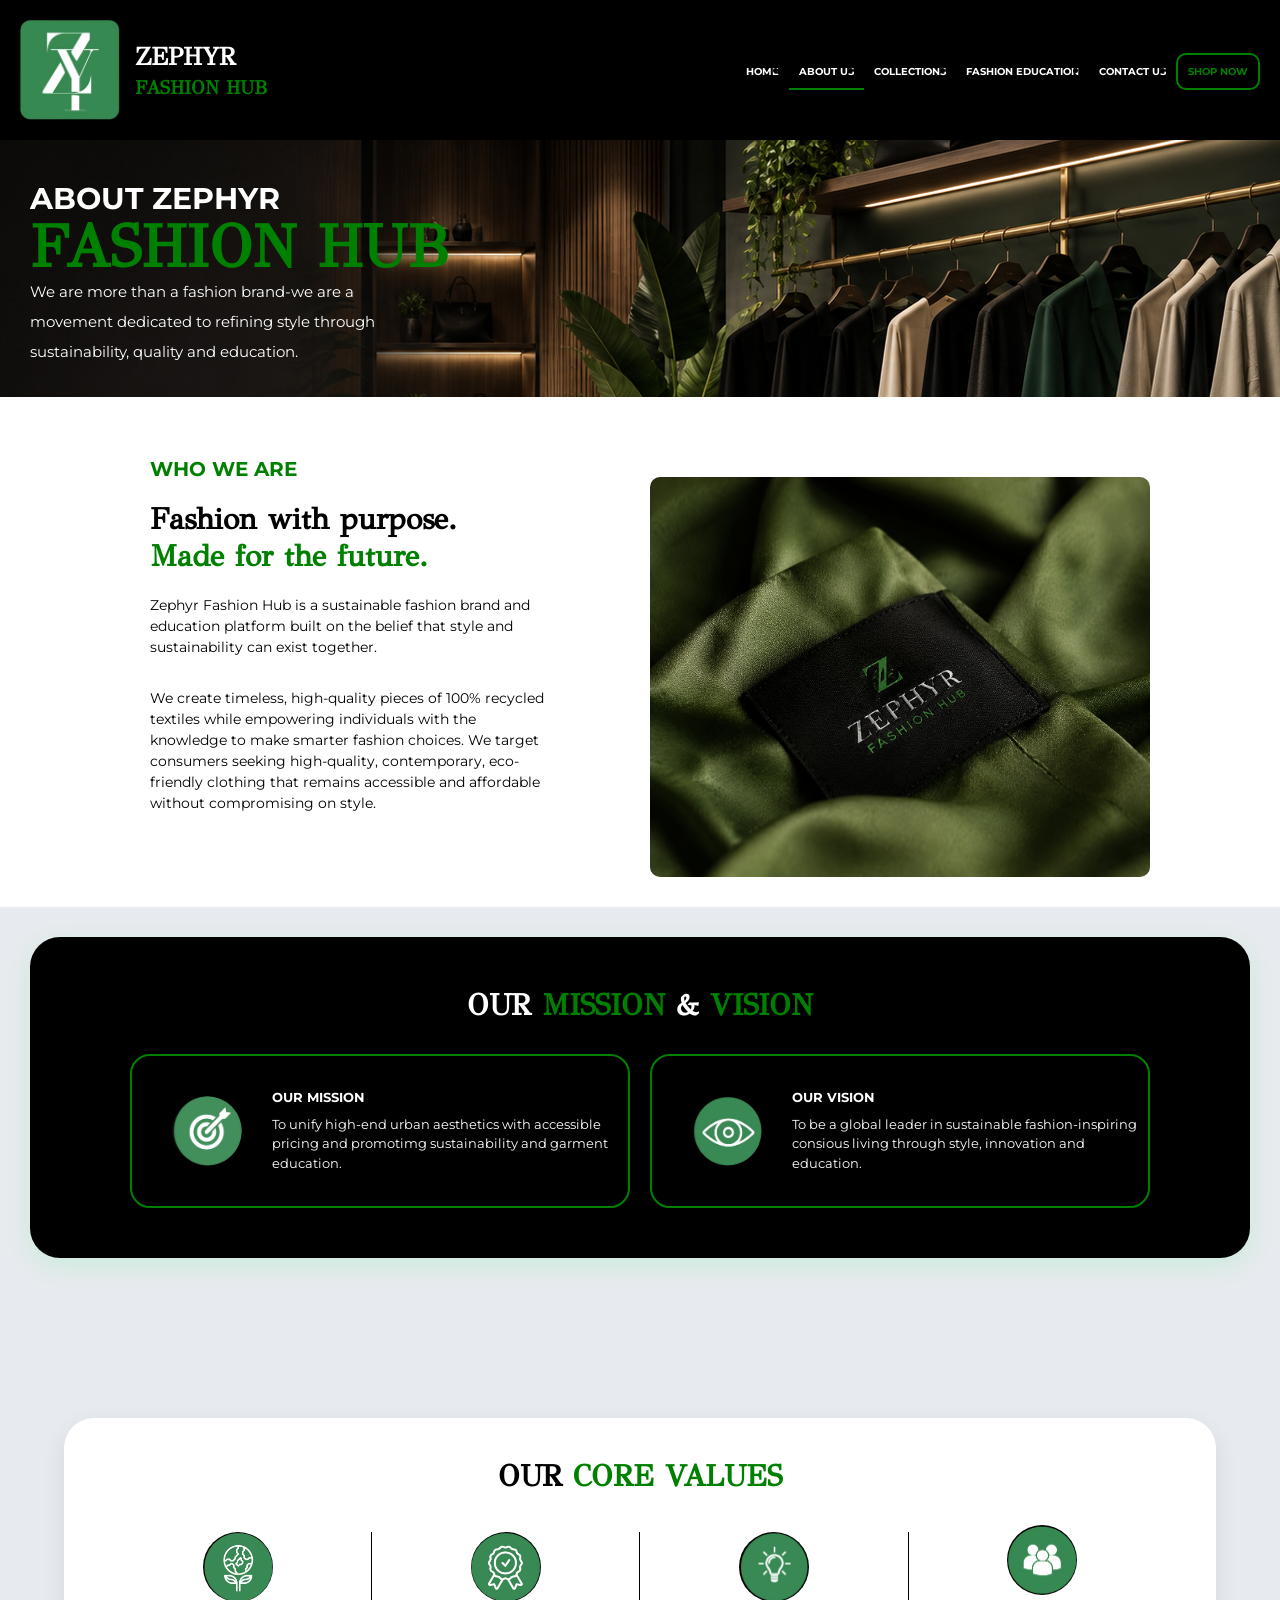
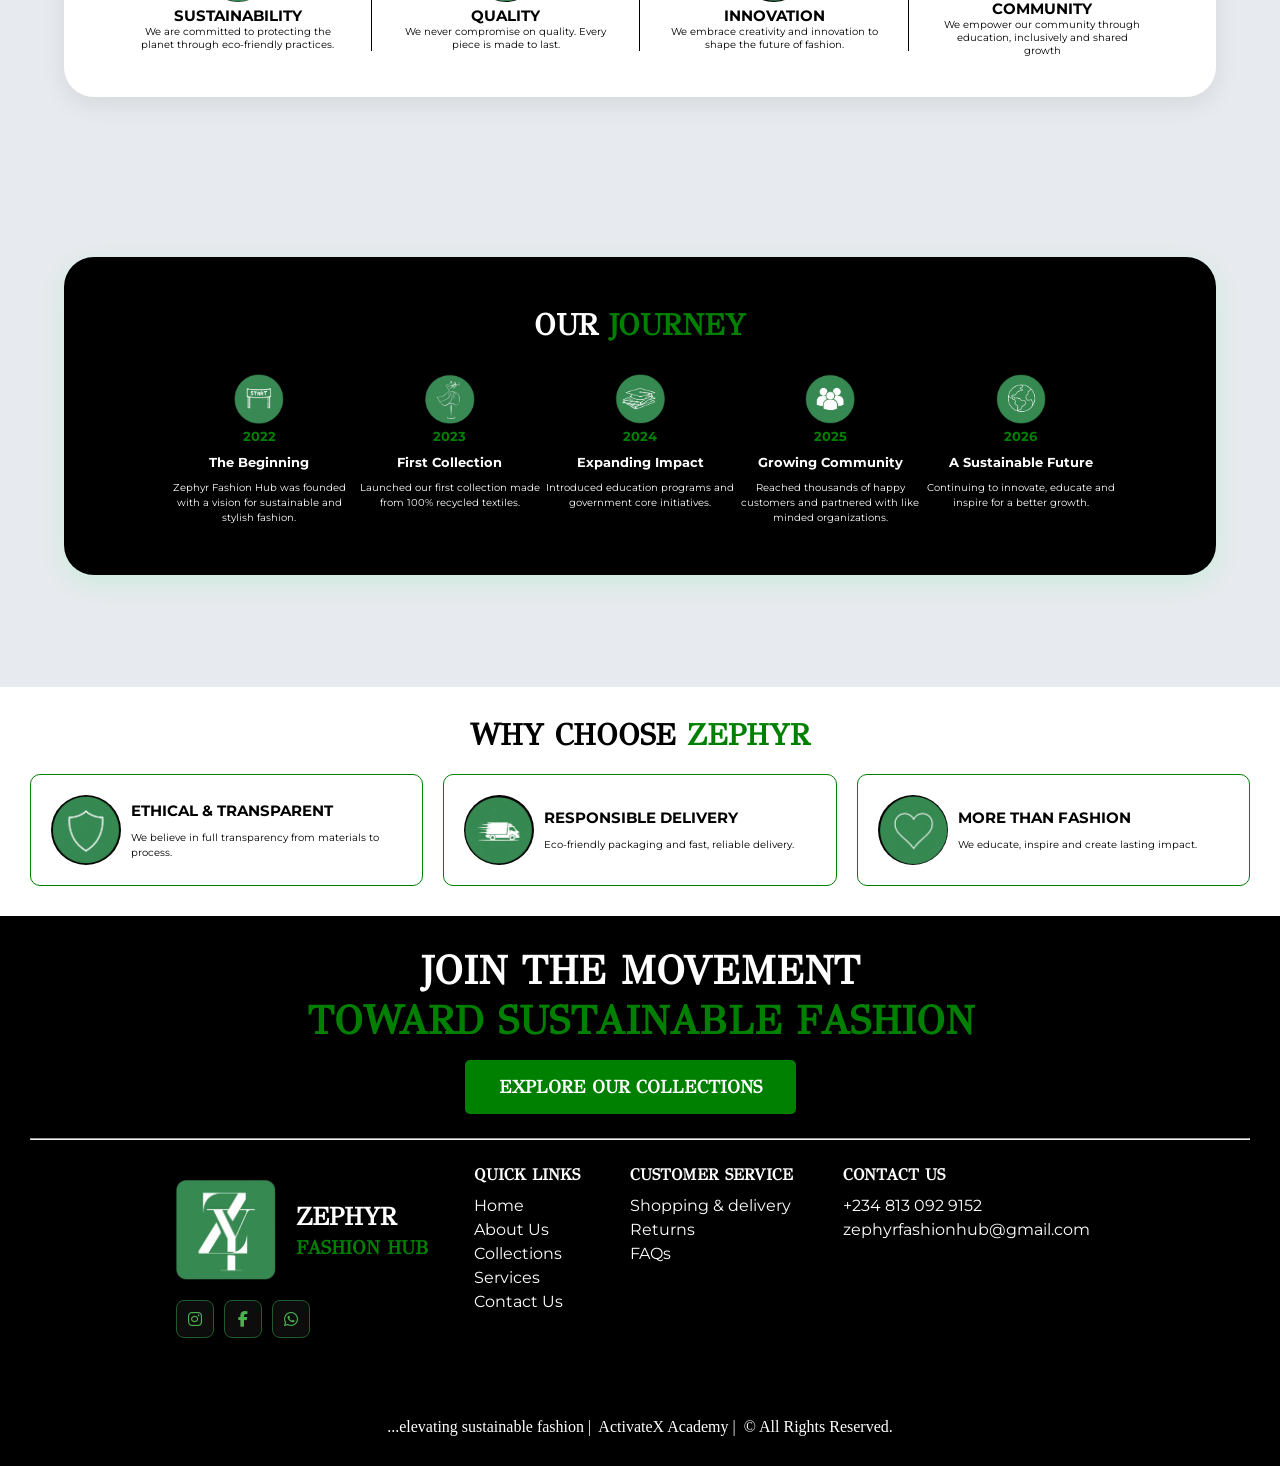
==== about.html @ 413d0f15 "Updated files" ====
<!doctype html>
<html>
    <head>
        <meta charset="UTF-8" />
        <meta name="viewport" content="width=device-width, initial-scale=1.0" />
        <link
            rel="icon"
            type="image/png"
            sizes="32x32"
            href="assets/images/logo.jpg"
        />
        <title>Zephyr Fashion Hub | About Us</title>
        <link rel="stylesheet" href="style.css" />
        <link
            rel="stylesheet"
            href="https://cdnjs.cloudflare.com/ajax/libs/font-awesome/6.5.2/css/all.min.css"
        />
    </head>

    <body>
        <!-- <div class="container"> -->
        <header class="about-hero">
            <nav>
                <img src="./assets/images/logo.jpg" alt="logo" />
                <h1>
                    <span class="head">ZEPHYR</span>
                    <span class="log">FASHION HUB</span>
                </h1>
                <ul class="sidebar">
                    <li onclick="hideSidebar()">
                        <a class="hamburger2" href="#"
                            ><i class="fa-solid fa-xmark"></i
                        ></a>
                    </li>

                    <li><a href="index.html">HOME</a></li>
                    <li class="active"><a href="about.html">ABOUT US</a></li>
                    <li><a href="./collections.html">COLLECTIONS</a></li>
                    <li>
                        <a href=" ./fashioneducation.html">FASHION EDUCATION</a>
                    </li>
                    <li><a href="contact.html">CONTACT US</a></li>
                    <li><a class="shop" href="./collections.html">SHOP NOW</a></li>
                </ul>
                <ul>
                    <li class="hideOnMobile"><a href="index.html">HOME</a></li>
                    <li class="hideOnMobile">
                        <a class="active" href="about.html">ABOUT US</a>
                    </li>
                    <li class="hideOnMobile">
                        <a href="./collections.html">COLLECTIONS</a>
                    </li>
                    <li class="hideOnMobile">
                        <a href=" ./fashioneducation.html">FASHION EDUCATION</a>
                    </li>
                    <li class="hideOnMobile">
                        <a href="contact.html">CONTACT US</a>
                    </li>
                    <li class="hideOnMobile">
                        <a class="shop" href="./collections.html">SHOP NOW</a>
                    </li>
                    <li class="menu-button" onclick="showSidebar()">
                        <a class="hamburger" href="#"
                            ><i class="fa-solid fa-bars"></i
                        ></a>
                    </li>
                </ul>
            </nav>

            <!-- Hero Section -->
            <section class="about-hero1">
                <p class="about-topic">ABOUT ZEPHYR</p>
                <p>
                    <span class="about-sec">FASHION HUB</span>
                </p>
                <p class="about-third">
                    We are more than a fashion brand-we are a movement dedicated
                    to refining style through sustainability, quality and
                    education.
                </p>
            </section>
        </header>

        <!-- MAIN -->
        <main class="about-main">
            <div class="about-main1">
                <p>WHO WE ARE</p>
                <h2>Fashion with purpose.</h2>
                <h2>Made for the future.</h2>
                <p>
                    Zephyr Fashion Hub is a sustainable fashion brand and
                    education platform built on the belief that style and
                    sustainability can exist together.
                </p>
                <p>
                    We create timeless, high-quality pieces of 100% recycled
                    textiles while empowering individuals with the knowledge to
                    make smarter fashion choices. We target consumers seeking
                    high-quality, contemporary, eco-friendly clothing that
                    remains accessible and affordable without compromising on
                    style.
                </p>
            </div>
            <img src="assets/images/aboutimage.png" alt="" />
        </main>

        <!-- SECTION 1 -->
        <section class="about-mission">
            <h2>OUR <span>MISSION</span> & <span>VISION</span></h2>
            <div class="about-mission1">
                <div class="mission">
                    <img src="assets/images/mission.jpg" alt="" />
                    <div>
                        <h3>OUR MISSION</h3>
                        <p>
                            To unify high-end urban aesthetics with accessible
                            pricing and promotimg sustainability and garment
                            education.
                        </p>
                    </div>
                </div>
                <div class="vision">
                    <img src="assets/images/vision.jpg" alt="" />
                    <div>
                        <h3>OUR VISION</h3>
                        <p>
                            To be a global leader in sustainable
                            fashion-inspiring consious living through style,
                            innovation and education.
                        </p>
                    </div>
                </div>
            </div>
        </section>

        <!-- Section 2 -->
        <div class="mix">
            <section class="about-value">
                <h2>OUR <span>CORE VALUES</span></h2>
                <div class="about-value-content">
                    <div>
                        <img src="assets/images/sustainability.jpg" alt="" />
                        <h3>SUSTAINABILITY</h3>
                        <p>
                            We are committed to protecting the planet through
                            eco-friendly practices.
                        </p>
                    </div>
                    <div>
                        <img src="assets/images/quality.jpg" alt="" />
                        <h3>QUALITY</h3>
                        <p>
                            We never compromise on quality. Every piece is made
                            to last.
                        </p>
                    </div>
                    <div>
                        <img src="assets/images/innovation.jpg" alt="" />
                        <h3>INNOVATION</h3>
                        <p>
                            We embrace creativity and innovation to shape the
                            future of fashion.
                        </p>
                    </div>
                    <div>
                        <img src="./assets/images/community.jpg" alt="" />
                        <h3>COMMUNITY</h3>
                        <p>
                            We empower our community through education,
                            inclusively and shared growth
                        </p>
                    </div>
                </div>
            </section>

            <!-- Section 3 -->
            <section class="journey">
                <h2>OUR <span>JOURNEY</span></h2>

                <div class="timeline">
                    <div class="item">
                        <img src="./assets/images/beginning.jpg" alt="" />
                        <h3>2022</h3>
                        <h4>The Beginning</h4>
                        <p>
                            Zephyr Fashion Hub was founded with a vision for
                            sustainable and stylish fashion.
                        </p>
                    </div>

                    <div class="item">
                        <img src="./assets/images/firstcollection.jpg" alt="" />
                        <h3>2023</h3>
                        <h4>First Collection</h4>
                        <p>
                            Launched our first collection made from 100%
                            recycled textiles.
                        </p>
                    </div>

                    <div class="item">
                        <img src="./assets/images/graduation-cap.jpg" alt="" />
                        <h3>2024</h3>
                        <h4>Expanding Impact</h4>
                        <p>
                            Introduced education programs and government core
                            initiatives.
                        </p>
                    </div>

                    <div class="item">
                        <img src="./assets/images/community.jpg" alt="" />
                        <h3>2025</h3>
                        <h4>Growing Community</h4>
                        <p>
                            Reached thousands of happy customers and partnered
                            with like minded organizations.
                        </p>
                    </div>

                    <div class="item1">
                        <img src="./assets/images/world.jpg" alt="" />
                        <h3>2026</h3>
                        <h4>A Sustainable Future</h4>
                        <p>
                            Continuing to innovate, educate and inspire for a
                            better growth.
                        </p>
                    </div>
                </div>
            </section>
        </div>

        <!-- Section 4 -->
        <section class="about-reason">
            <h2>WHY CHOOSE <span>ZEPHYR</span></h2>
            <div class="about-reason-content">
                <div class="about-reason-details">
                    <img src="./assets/images/secure.jpg" alt="" />
                    <div>
                        <h3>ETHICAL & TRANSPARENT</h3>
                        <p>
                            We believe in full transparency from materials to
                            process.
                        </p>
                    </div>
                </div>
                <div class="about-reason-details">
                    <img src="./assets/images/delivery.jpg" alt="" />
                    <div>
                        <h3>RESPONSIBLE DELIVERY</h3>
                        <p>
                            Eco-friendly packaging and fast, reliable delivery.
                        </p>
                    </div>
                </div>
                <div class="about-reason-details">
                    <img src="./assets/images/fashionlove.jpg" alt="" />
                    <div>
                        <h3>MORE THAN FASHION</h3>
                        <p>We educate, inspire and create lasting impact.</p>
                    </div>
                </div>
            </div>
        </section>

        <!-- Section 5 -->
        <section class="about-footer">
            <div class="about-footer1">
                <h2>
                    JOIN THE MOVEMENT <br /><span
                        >TOWARD SUSTAINABLE FASHION</span
                    >
                </h2>
                <a class="explore" href="./collections.html"
                    >EXPLORE OUR COLLECTIONS</a
                >
            </div>

            <hr />
            <div class="info-line2">
                <div class="footer-logo">
                    <div>
                        <img
                            src="./assets/images/logo.jpg"
                            alt="Zephyr fashion hub logo"
                        />
                        <h2>
                            <span class="head">ZEPHYR</span>
                            <span class="log">FASHION HUB</span>
                        </h2>
                    </div>

                    <div class="social-icons">
                        <a
                            href="https://instagram.com/"
                            target="_blank"
                            aria-label="Instagram"
                        >
                            <i class="fa-brands fa-instagram"></i>
                        </a>

                        <a
                            href="https://www.facebook.com/share/1TaRqDRQER/"
                            target="_blank"
                            aria-label="Facebook"
                        >
                            <i class="fa-brands fa-facebook-f"></i>
                        </a>

                        <a
                        href="https://chat.whatsapp.com/K2UJ7JzNgX9Lp20ZRnJTLg?s=cl&p=a&ilr=0"
                            target="_blank"
                            aria-label="WhatsApp"
                        >
                            <i class="fa-brands fa-whatsapp"></i>
                        </a>
                    </div>
                </div>
                <footer class="footer">
                    <div class="links">
                        <p class="h">QUICK LINKS</p>
                        <p><a href="./index.html">Home</a></p>
                        <p><a href="./about.html">About Us</a></p>
                        <p><a href="./collections.html">Collections</a></p>
                        <p><a href="#">Services</a></p>
                        <p><a href="contact.html">Contact Us</a></p>
                    </div>
                    <div class="links">
                        <p class="h">CUSTOMER SERVICE</p>
                        <p><a href="#">Shopping & delivery</a></p>
                        <p><a href="#">Returns</a></p>
                        <p><a href="#">FAQs</a></p>
                    </div>
                    <div class="links">
                        <p class="h">CONTACT US</p>
                        <p><a href="#">+234 813 092 9152</a></p>
                        <p><a href="mailto:zephyrfashionhub@gmail.com">zephyrfashionhub@gmail.com</a></p>
                    </div>
                </footer>
            </div>
            <span class="copyright">
                ...elevating sustainable fashion |&nbsp;&nbsp;ActivateX Academy
                | &nbsp;&copy All Rights Reserved.</span
            >
        </section>

        <script src="script.js"></script>
    </body>
</html>
---- style.css ----
@import url("https://fonts.googleapis.com/css2?family=Montserrat:ital,wght@0,100..900;1,100..900&display=swap");

@import url("https://fonts.googleapis.com/css2?family=GFS+Didot&display=swap");

:root {
    --primary: green;
}
* {
    padding: 0;
    margin: 0;
    box-sizing: border-box;
}
body {
    background: hsl(214, 17%, 92%);
}
.container {
    margin: 0px auto;
    width: 100%;
}
//.motto {
    color: white;
    font-size: 1.75rem;
    margin-top: rem;
    font-family: "Montserrat", serif;
}
nav {
    display: flex;
    align-items: center;
    background: black;
    position: fixed;
    width: 100%;
    margin: -70px;
    padding: 20px;
    z-index: 999;
}
h1 {
    color: white;
    //width: 20%;
}
.head {
    font-size: 55px;
    font-family: "GFS Didot", serif;
}
.log {
    color: var(--primary);
    font-family: "GFS Didot", serif;
    font-size: 2rem;
}
nav img {
    width: 100px;
    height: 100px;
    margin-right: 40px;
    margin-top: 0;
}
.first {
    color: var(--primary);
    max-width: 700px;
    width: 100%;
    margin-top: 150px;
    font-family: "Montserrat", sans-serif;
}
.fash {
    font-size: 2rem;
    font-weight: bold;
}
.you {
    font-size: 150px;
    font-weight: bold;
}
.def {
    color: white;
    font-size: 150px;
    font-weight: bold;
}
.fourth {
    color: white;
    max-width: 900px;
    width: 100%;
    line-height: 1.8;
    margin-bottom: 20px;
    font-family: "GFS Didot", serif;
    font-size: 30px;
}
.explore {
    color: white;
    background: green;
    border-radius: 5px;
    padding: 16px 34px;
    text-decoration: none;
    font-weight: bold;
    margin-right: 20px;
    font-family: "GFS Didot", serif;
    transition: 0.3s ease;
    font-size: 18px;
}
.explore:hover {
    transform: scale(1.05);
}
.video {
    border: 2px solid green;
    color: white;
    padding: 16px 34px;
    text-decoration: none;
    border-radius: 5px;
    font-family: "GFS Didot", serif;
    font-size: 18px;
}
.nav {
    background: black;
    padding: 70px;
    background-image: url("./assets/images/black2.jpg");
    background-repeat: no-repeat;
    background-position: right 0rem top 0rem;
    padding-bottom: 150px;
}

nav ul {
    margin-left: auto;
    display: flex;
    justify-content: flex-end;
    align-items: center;
}
nav ul a {
    padding: 1rem;
    font-size: 16px;
    text-decoration: none;
    color: white;
    font-family: "Montserrat", sans-serif;
    font-weight: bold;
}
nav ul a:hover {
    color: green;
}
nav ul a.active{
  border-bottom: 2px solid green;
}
.sidebar {
    position: fixed;
    top: 0;
    right: 0;
    height: 100vh;
    width: 250px;
    z-index: 999;
    background-color: white;
    list-style: none;
    display: flex;
    flex-direction: column;
    align-items: flex-start;
    justify-content: flex-start;

    /* Animation */
    transform: translateX(100%);
    opacity: 0;
    pointer-events: none;

    transition:
        transform 0.4s ease,
        opacity 0.4s ease;
}

.sidebar.active {
    transform: translateX(0);
    opacity: 1;
    pointer-events: auto;
}
.sidebar a {
    color: black;
    width: 100%;
}
.hamburger i {
    color: white !important;
}
.hamburger2 i {
    color: black !important;
}
.menu-button {
    display: none;
}
.sidebar.active {
    transform: translateX(0);
    opacity: 1;
    pointer-events: auto;
}

.shop {
    background: black;
    color: green;
    border: 2px solid green;
    border-radius: 10px;
    font-weight: bold;
}
.shop:hover {
    padding: 0.7rem;
}
.shop:hover,
.video:hover {
    background: green;
    border: 2px solid white;
    color: black;
}
.learn-btn:hover {
    border: 2px solid black;
    background: green;
    color: white;
}
.section1 {
    background: white;
    /* margin: -30px 30px; */
    padding-top: 50px;
}
.aside {
    display: grid;
    grid-template-columns: repeat(4, 1fr);
    width: 90%;
    box-shadow: 0 8px 24px rgba(0, 0, 0, 0.08);
    border: 1px solid #eaeaea;
    border-radius: 16px;
    background: #fafafa;
    padding: 30px;
    margin: 0 auto 30px;
    transition: 0.3s ease;
}
.aside:hover {
    transform: translateY(-5px);
}
.aside img {
    height: 100px;
    width: 100px;
    border-radius: 100%;
    margin-right: 20px;
}
.aside1 {
    display: flex;
    margin-right: 10px;
}

.aside1 p:first-child {
    font-size: 25px;
    font-weight: bold;
    padding-bottom: 10px;
    font-family: "GFS Didot", serif;
}
.aside1 p:last-child {
    line-height: 1.5;
    font-family: "Montserrat", sans-serif;
    font-size: 17px;
}
.fashion-education {
    display: grid;
    grid-template-columns: 1.5fr 1fr 1fr 1fr;
    width: 90%;
    background: #fafafa;
    box-shadow: 0 8px 24px rgba(0, 0, 0, 0.08);
    border: 1px solid #eaeaea;
    padding: 30px;
    margin: 0 auto 30px;
    border-radius: 16px;
    transition: 0.3s ease;
}
.fashion-education:hover {
    transform: translateY(-5px);
}
.education-icon {
    display: flex;
    border-right: 1px solid black;
    align-items: center;
}
.education-icon img {
    width: 120px;
    height: 120px;
    border-radius: 100%;
}
.education-content {
    margin-left: 20px;
}
.education-icon span {
    color: var(--primary);
    padding-bottom: 10px;
    font-size: 22px;
    font-weight: bold;
    font-family: "GFS Didot", serif;
}
.education-icon h2 {
    font-size: 38px;
    font-family: "GFS Didot", serif;
}
.education-text p {
    margin: 20px;
    line-height: 2;
    font-family: "Montserrat", sans-serif;
    font-size: 18px;
}
.education-list ul {
    margin: 20px;
    line-height: 2;
    font-size: 18px;
    font-family: "Montserrat", sans-serif;
}
.learnmore {
    margin-top: 40px;
    margin-left: -20px;
    transition: 0.4s ease;
}
.learn-btn {
    color: black;
    border: 2px solid green;
    border-radius: 5px;
    padding: 0.7rem;
    text-align: center;
    text-decoration: none;
    font-size: 30px;
    font-weight: bold;
    font-family: "Montserrat", sans-serif;
}
.topic {
    text-align: center;
}
.topic p {
    color: var(--primary);
    font-size: 30px;
    margin-bottom: 20px;
    font-weight: bold;
    font-family: "GFS Didot", serif;
}
.topic h3 {
    font-size: 40px;
    font-family: "GFS Didot", serif;
}
.featured-img img {
    width: 100%;
    height: 600px;
    border-radius: 10px;
    object-fit: cover;
    transition: 0.3s ease;
}
.featured-img {
    display: grid;
    grid-template-columns: repeat(3, 1fr);
    margin: 2.5rem;
    gap: 30px;
    padding-bottom: 50px;
}

.featured-img p {
    padding-left: 20px;
    padding-bottom: 20px;
}
.button {
    padding-top: 40px;
    font-weight: 900;
    font-family: "GFS Didot", serif;
}
.button a {
    padding: 0.7rem;
    border: 1px dotted var(--primary);
    border-radius: 0.3rem;
}
.button a:hover {
    background: green;
    color: hsl(214, 17%, 92%);
}
.top {
    margin-top: 20px;
    font-weight: 700;
    font-size: 20px;
    font-family: "GFS Didot", serif;
}
.middle {
    font-weight: 500;
    font-family: "Montserrat", sans-serif;
}
.featured-img a {
    text-decoration: none;
    color: black;
    font-size: 20px;
}
.featured-img img:hover {
    transform: scale3d(1.02, 1.02, 1);
    cursor: pointer;
}
.featured-img div {
    background: #fafafa;
    padding-bottom: 40px;
    border-radius: 10px;
    color: black;
}

marquee {
    background: black;
    margin-top: 60px;
}
.section2 {
    display: grid;
    grid-template-columns: repeat(4, 1fr);
    text-align: center;
    background: black; /* hsl(214, 17%, 92%); */
    color: white;
    /* margin: -40px 30px; */
    padding: 30px;
    letter-spacing: 2px;
}
.details .p1 {
    font-size: 50px;
    font-family: "GFS Didot", serif;
}
.details p:last-child {
    font-family: "Montserrat", sans-serif;
}
.details {
    border-right: 2px solid black;
}
.details:last-child {
    border: none;
}
.details img {
    height: 100px;
}
.section3 {
    margin: 70px 30px;
    background: white;
    color: black;
    padding: 30px;
    border-radius: 20px;
    transition: 0.3s ease;
    box-shadow: 0 8px 24px rgba(0, 0, 0, 0.08);
}
.section3:hover {
    transform: translateY(-5px);
}
.section3 img {
    max-width: 500px;
    width: 100%;
    height: 500px;
    margin-left: 5rem;
    border-radius: 10px;
}

.about {
    display: flex;
}
.notes {
    margin-left: 150px;
    width: 40%;
    margin-top: 50px;
}
.about1 {
    color: var(--primary);
    font-size: 25px;
    padding-bottom: 20px;
    font-weight: bold;
    font-family: "GFS Didot", serif;
}
.about2 {
    font-size: 50px;
    padding-bottom: 40px;
    font-weight: bold;
    font-family: "GFS Didot", serif;
}
.about3 {
    font-weight: bold;
    line-height: 2;
    font-family: "Montserrat", sans-serif;
    padding-bottom: 40px;
}
.about4 {
    margin: 40px;
}
.about4 div {
    padding-bottom: 20px;
}
.about4 p:first-child {
    font-weight: bold;
    font-size: 20px;
    padding-bottom: 10px;
    font-family: "GFS Didot", serif;
}
.about4 p:last-child {
    line-height: 1.5;
    font-family: "Montserrat", sans-serif;
}

.more-info {
    display: flex;
    transform: translateX(-30px);
}
.more-info img {
    width: 80px;
    height: 80px;
    border-radius: 100%;
}
.more-info div {
    margin-left: 20px;
}
.section3 a {
    text-decoration: none;
    color: white;
    background: black;
    padding: 10px;
    border-radius: 5px;
    font-weight: bold;
    font-family: "GFS Didot", serif;
    transition: 0.3s ease;
}
.section3 a:hover {
    color: #f0f0f0;
    background: var(--primary);
}
.learn {
    transition: 0.3s ease;
}
.learn:hover {
    transform: scale(1.05);
}

.badge {
    position: absolute;
    width: 10%;
    height: 20px;
    background: black;
    color: white;
    font-size: 50px;
    top: 1px;
}
.section4 {
    background: black;
    color: white;
    padding: 20px;
}
.info-line1 {
    display: flex;
    padding: 30px;
    justify-content: center;
    align-items: center;
}
.info1 {
    width: 40%;
    margin-left: 50px;
}
.info1 .p1 {
    font-size: 40px;
    padding-bottom: 20px;
    font-family: "GFS Didot", serif;
}
.info1 .p2 {
    line-height: 1.5;
    font-weight: bold;
    font-family: "Montserrat", sans-serif;
}
.inbox {
    display: flex;
    align-items: center;
}
.inbox img {
    height: 200px;
    width: 200px;
}
.newsletter {
    display: flex;
    max-width: 500px;
    width: 100%;
    background: #111;
    border: 2px solid green;
    border-radius: 10px;
    overflow: hidden;
    height: 50px;
    margin-left: 3rem;
}

.newsletter input {
    flex: 1;
    background: transparent;
    border: none;
    color: white;
    padding: 15px 20px;
    padding-bottom: 50%;
    outline: none;
    font-size: 16px;
    height: 50px;
    font-family: "Montserrat", sans-serif;
}

.newsletter input::placeholder {
    color: #888;
}

.newsletter button {
    background: var(--primary);
    color: white;
    border: none;
    padding: 15px 30px;
    font-weight: bold;
    cursor: pointer;
    text-decoration: none;
    font-family: "Montserrat", sans-serif;
}

.newsletter button:hover {
    background: #b8860b;
}
.footer-logo {
    flex-direction: column;
}
.footer-logo div:first-child {
    display: flex;
}
.social-icons {
    display: flex;
    align-items: center;
    gap: 10px;
    margin-top: 0;
    margin-right: auto;
    margin-bottom: 40px;
}

.social-icons a {
    width: 38px;
    height: 38px;
    display: flex;
    align-items: center;
    justify-content: center;

    background: #0d0d0d;
    color: #4caf50;

    border: 1px solid #1f5c2d;
    border-radius: 8px;

    text-decoration: none;
    font-size: 16px;

    transition: 0.3s ease;
}

.social-icons a:hover {
    background: #168a45;
    color: #fff;
    transform: translateY(-3px);
}

.info-line2 {
    display: flex;
    padding: 40px;
    justify-content: center;
}
.head {
    display: block;
}

.info-line2 img {
    width: 100px;
    height: 100px;
    margin-right: 40px;
}
.links {
    margin: 30px;
}
.links .h {
    font-weight: bold;
    padding-bottom: 10px;
    font-family: "GFS Didot", serif;
}
.links a {
    text-decoration: none;
    color: white;
    line-height: 1.5;
    font-family: "Montserrat", sans-serif;
}
.footer {
    margin-left: 50px;
    gap: 40px;
    display: flex;
    transform: translateY(-30px);
}
.copyright {
    display: flex;
    justify-content: center;
}

/* ABOUT PAGE */

.about-hero {
    background: black;
    padding: 30px;
    background-image: url("./assets/images/aboutbackground2.png");
    background-repeat: no-repeat;
    background-position: right 0rem top 0rem;
}
.about-nav {
    display: flex;
    align-items: center;
}
.about-hero img {
    width: 100px;
    height: 100px;
    margin-right: 10px;
}
.about-hero1 {
    margin-top: 150px;
    margin-left: 0px;
}
.about-topic {
    color: var(--primary);
    font-size: 30px;
    font-weight: bold;
    font-family: "Montserrat", sans-serif;
    color: white;
}

.about-hero1 p:nth-child(2) {
    color: white;
    font-size: 100px;
    font-weight: bold;
    max-width: 800px;
    width: 100%;
    font-family: "GFS Didot", serif;
}
.about-first,
.about-sec {
    display: block;
    line-height: 1;
}
.about-third {
    color: white;
}
.about-sec {
    color: var(--primary);
    font-family: "GFS Didot", serif;
}

.about-hero1 p:last-child {
    max-width: 500px;
    width: 100%;
    font-size: 20px;
    line-height: 2;
    font-family: "Montserrat", sans-serif;
}
.about-main {
    background: white;
    padding: 30px;
    display: flex;
    justify-content: center;
}

.about-main p:first-of-type {
    color: var(--primary);
    font-weight: bold;
    font-size: 30px;
    font-family: "Montserrat", sans-serif;
    padding-bottom: 20px;
}
.about-main h2:first-of-type {
    font-size: 60px;
    font-family: "GFS Didot", serif;
}
.about-main h2:last-of-type {
    color: var(--primary);
    font-size: 60px;
    font-family: "GFS Didot", serif;
    padding-bottom: 20px;
}
.about-main p:nth-of-type(2) {
    max-width: 500px;
    width: 100%;
    font-size: 20px;
    line-height: 1.5;
    padding-bottom: 30px;
    font-family: "Montserrat", sans-serif;
}
.about-main p:last-of-type {
    max-width: 500px;
    width: 100%;
    font-size: 20px;
    line-height: 1.5;
    font-family: "Montserrat", sans-serif;
}
.about-main img {
    width: 500px;
    height: 400px;
    margin-top: 50px;
    border-radius: 10px;
}
.about-main1 {
    margin-right: 100px;
    margin-top: 30px;
    margin-left: 20px;
}

.about-mission {
    background: black;
    margin: 30px;
    padding: 50px;
    border-radius: 30px;
    transition: 0.3s ease;
    box-shadow: 0 8px 25px rgba(0, 255, 100, 0.12);
}
.about-mission:hover{
  transform: translateY(-3px);
}
.about-mission h2 {
    color: white;
    text-align: center;
    padding-bottom: 30px;
    font-size: 30px;
    font-weight: bold;
    font-family: "GFS Didot", serif;
}
.about-mission span {
    color: var(--primary);
}
.about-mission img {
    width: 100px;
    height: 100px;
    border-radius: 100%;
    margin: 30px;
}
.mission {
    display: flex;
    align-items: center;
    max-width: 500px;
    width: 100%;
    background: black;
    color: white;
    padding: 20px;
    border-radius: 20px;
    border: 2px solid var(--primary);
}
.mission h3 {
    padding-bottom: 10px;
    font-family: "Montserrat", sans-serif;
}
.mission p {
    line-height: 1.5;
    font-family: "Montserrat", sans-serif;
}
.vision {
    display: flex;
    align-items: center;
    max-width: 500px;
    width: 100%;
    background: black;
    color: white;
    padding: 20px;
    border-radius: 20px;
    border: 2px solid var(--primary);
}
.vision h3 {
    padding-bottom: 10px;
    font-family: "Montserrat", sans-serif;
}
.vision p {
    line-height: 1.5;
    font-family: "Montserrat", sans-serif;
}
.about-mission1 {
    display: flex;
    justify-content: center;
    gap: 20px;
}

.about-value {
    background: white;
    padding: 40px;
    border-radius: 30px;
    margin: 10rem 10rem;
    transition: 0.3s ease;
    box-shadow: 0 8px 24px rgba(0, 0, 0, 0.08);
}
.about-value:hover{
  transform: translateY(-3px);
}
.about-value h2 {
    text-align: center;
    margin-bottom: 30px;
    font-size: 30px;
    font-weight: bold;
    font-family: "GFS Didot", serif;
}
.about-value span {
    color: var(--primary);
}
.about-value img {
    width: 100px;
    height: 100px;
    border-radius: 100%;
}
.about-value-content {
    display: flex;
    justify-content: center;
    align-items: center;
}
.about-value-content div {
    max-width: 500px;
    width: 100%;
    text-align: center;
    border-right: 1px solid black;
    padding: 0 30px;
}
.about-value-content div:last-child {
    border-right: none;
}
.about-value-content h3 {
    font-weight: bold;
    font-family: "Montserrat", sans-serif;
    font-weight: bold;
    font-size: 20px;
}
.about-value-content p {
    font-family: "Montserrat", sans-serif;
}

.journey {
    background: black;
    color: white;
    padding: 50px 100px;
    margin: 7rem 10rem;
    border-radius: 30px;
    transition: 0.3s ease;
    box-shadow: 0 8px 25px rgba(0, 255, 100, 0.12);
}
.journey:hover{
  transform: translateY(-3px);
}
.journey h2 {
    text-align: center;
    font-family: "GFS Didot", serif;
    font-size: 30px;
}
.journey span {
    color: var(--primary);
}
.timeline {
    display: flex;
    justify-content: space-between;
    margin-top: 30px;
    font-family: "Montserrat", sans-serif;
}
.timeline img {
    width: 50px;
    height: 50px;
}
.item {
    max-width: 500px;
    width: 100%;
    text-align: center;
}
.item h3 {
    color: green;
    margin-bottom: 10px;
}
.item h4 {
    margin-bottom: 10px;
}
.item p {
    line-height: 1.5;
}
.item1 {
    max-width: 500px;
    width: 100%;
    text-align: center;
}
.item1 h3 {
    color: green;
    margin-bottom: 10px;
}
.item1 h4 {
    margin-bottom: 10px;
}
.item1 p {
    line-height: 1.5;
}
.about-reason {
    background: white;
    padding: 30px;
}
.about-reason h2 {
    text-align: center;
    font-family: "GFS Didot", serif;
    margin-bottom: 20px;
    font-size: 30px;
    font-weight: bold;
}
.about-reason span {
    color: var(--primary);
}
.about-reason img {
    width: 100px;
    height: 100px;
    border-radius: 100%;
    margin-right: 10px;
}
.about-reason-content {
    display: flex;
    justify-content: center;
    gap: 20px;
    align-items: center;
}
.about-reason-details {
    display: flex;
    max-width: 500px;
    width: 100%;
    border: 1px solid var(--primary);
    padding: 20px;
    border-radius: 10px;
    align-items: center;
}
.about-reason-details h3 {
    padding-bottom: 10px;
    font-family: "Montserrat", sans-serif;
}
.about-reason-details p {
    line-height: 1.5;
    font-family: "Montserrat", sans-serif;
}
.about-footer {
    background: black;
    color: white;
    padding: 30px;
}
.about-footer1 {
    text-align: center;
    margin-bottom: 40px;
}
.about-footer1 h2 {
    font-family: "GFS Didot", serif;
    font-size: 40px;
    font-weight: bold;
    padding-bottom: 30px;
}
.about-footer1 span {
    color: var(--primary);
}

/* -- CONTACT PAGE -- */
.contact-form {
    background: white;
    border-radius: 20px;
    padding: 40px;
    margin: 20px;
    width: 50%;
}
.contact-hero {
    background: black;
    padding: 30px;
    padding-bottom: 150px;
}
.contact-hero img {
    width: 100px;
    height: 100px;
    margin-right: 20px;
}
.contact-form {
    border-radius: 30px;
    margin: 70px;
    padding: 40px;
}
.contact-form h2 {
    font-size: 2rem;
    margin-bottom: 1rem;
}
.contact-form p {
    font-size: 1.5rem;
    margin-bottom: 20px;
}
.contact-cards {
    display: flex;
    flex-direction: column;
    gap: 12px;
    margin-top: 70px;
}

.contact-section {
    display: flex;
}

.contact-card {
    display: flex;
    align-items: center;
    gap: 14px;
    width: 100%;
    padding: 16px 18px;
    min-height: 100px;
    background: #ffffff;
    border: 1px solid #e5ebe5;
    border-radius: 14px;
    text-decoration: none;
    color: inherit;

    transition: all 0.3s ease;
}

.contact-card:hover {
    transform: translateY(-2px);
    border-color: green;
    box-shadow: 0 8px 20px rgba(46, 125, 50, 0.1);
}

/* ICON BOX */
.contact-icon {
    width: 50px;
    height: 50px;

    flex-shrink: 0;

    display: flex;
    align-items: center;
    justify-content: center;

    border-radius: 12px;
    font-size: 19px;
}

/* ICON COLORS */
.email {
    background: #e8f5e9;
    color: green;
}

.whatsapp {
    background: #e6f4ea;
    color: green;
}

.phone {
    background: #e8f5e9;
    color: green;
}

.location {
    background: #eef5e8;
    color: green;
}
/* TEXT */
.contact-info {
    min-width: 0;
}

.contact-label {
    display: block;

    font-size: 9px;
    font-weight: 700;
    letter-spacing: 1px;

    color: #8a948a;

    margin-bottom: 3px;
}
.contact-info h3 {
    margin: 0;

    font-size: 14px;
    font-weight: 600;

    color: #172217;
}

.contact-info p {
    margin: 3px 0 0;

    font-size: 11px;
    color: #8a948a;
}

label {
    display: block;
    font-size: 1.5rem;
}
input {
    display: block;
    border-radius: 20px;
    padding: 20px;
    font-size: 1rem;
    width: 100%;
    margin-bottom: 30px;
    margin-top: 10px;
}
textarea {
    width: 100%;
    min-height: 150px;
    border-radius: 20px;
    padding: 20px;
    font-size: 1rem;
    margin-top: 10px;
    border: 3px solid green;
}
.send-btn {
    display: inline-flex;
    align-items: center;
    justify-content: center;
    gap: 8px;

    width: 190px;
    width: 100%;
    margin: 30px auto;
    padding: 14px 24px;

    background: green;
    color: #fff;

    border: none;
    border-radius: 8px;

    font-family: "Montserrat", sans-serif;
    font-size: 13px;
    font-weight: 600;

    cursor: pointer;

    box-shadow: 0 6px 15px rgba(22, 138, 69, 0.25);

    transition: all 0.3s ease;
}

.send-btn i {
    font-size: 13px;
}

.send-btn:hover {
    background: green;
    transform: translateY(-2px);
    box-shadow: 0 9px 20px rgba(22, 138, 69, 0.3);
}

.send-btn:active {
    transform: translateY(0);
}

/*===FASHION EDUCATION ====*/

.fashion-first {
    color: var(--primary);
    max-width: 1100px;
    width: 100%;
    margin-top: 150px;
    font-family: "Montserrat", serif;
}
.fashion-fash {
    font-size: 2rem;
    font-weight: bold;
}
.fashion-you {
    font-size: 100px;
    font-weight: bold;
    font-family: "GFS Didot", serif;
}
.fashion-def {
    color: white;
    font-size: 100px;
    font-weight: bold;
    font-family: "GFS Didot", serif;
}
.fashion-fourth {
    color: white;
    max-width: 700px;
    width: 100%;
    line-height: 1.8;
    margin-bottom: 20px;
    font-family: "Montserrat", serif;
    font-size: 22px;
}
.fashion-explore {
    color: white;
    background: green;
    border-radius: 5px;
    padding: 16px 34px;
    text-decoration: none;
    font-weight: bold;
    margin-right: 20px;
    font-family: "GFS Didot", serif;
    transform: 0.3s ease;
    font-size: 18px;
}
.fashion-explore:hover {
    transform: scale(1.05);
}
.fashion-education-hero {
    background: black;
    padding: 70px;
    background-image: url("./assets/images/fashionedu.png");
    background-repeat: no-repeat;
    background-position: right 0rem top 0rem;
    padding-bottom: 150px;
}
.fashion-education-main {
    display: flex;
    gap: 60px;
    margin: 50px auto;
    align-items: start;
    width: 90%;
}
.fashion-education-main1 {
    margin: 30px;
}
.fashion-education-main1 h3 {
    color: var(--primary);
    font-weight: bold;
    font-size: 30px;
    font-family: "Montserrat", serif;
}
.fashion-education-main1 h2 {
    max-width: 600px;
    width: 100%;
    font-size: 4rem;
    line-height: 1.1;
    font-family: "GFS Didot", serif;
}
.fashion-education-main1 span {
    color: var(--primary);
}
.fashion-education-main1 p:first-of-type {
    max-width: 500px;
    width: 100%;
    padding-bottom: 30px;
    font-size: 22px;
    font-family: "Montserrat", serif;
}
.fashion-education-main1 p:nth-of-type(2) {
    max-width: 500px;
    width: 100%;
    font-size: 22px;
    font-family: "Montserrat", serif;
}
.fashion-education-main2 {
    display: grid;
    grid-template-columns: 1fr 1fr;
    margin: 0;
    gap: 30px;
    margin-top: 100px;
}
.fashion-edu {
    display: flex;
    max-width: 450px;
    align-items: flex-start;
    font-family: "Montserrat", serif;
    width: 100%;
}
.fashion-edu img {
    width: 100px;
    height: 100px;
    border-radius: 100%;
    margin-right: 20px;
}

.fashion-edu-learn {
    margin: 30px;
}
.fashion-edu-learn > div {
    display: grid;
    grid-template-columns: repeat(6, 1fr);
}
.fashion-edu-learn h2 {
    text-align: center;
    font-size: 3rem;
    margin: 30px;
    font-family: "GFS Didot", serif;
}
.fashion-edu-learn span {
    color: var(--primary);
}
.edu-learn {
    text-align: center;
    border: 0.5px solid black;
    padding: 20px;
    margin: 10px;
    border-radius: 10px;
}
.edu-learn img {
    width: 100px;
    height: 100px;
    border-radius: 100%;
    padding-bottom: 5px;
}
.edu-learn h3 {
    font-size: 20px;
    font-family: "Montserrat", serif;
}
.edu-learn p {
    font-family: "Montserrat", serif;
    font-weight: 500;
}
.fashion-edu-approach {
    padding: 20px;
    background: lightgrey;
}
.fashion-edu-approach h2 {
    font-size: 3rem;
    text-align: center;
    font-family: "GFS Didot", serif;
}
.fashion-edu-approach span {
    color: var(--primary);
}
.fashion-edu-approach > div {
    display: grid;
    grid-template-columns: repeat(4, 1fr);
    padding: 40px;
    border-radius: 30px;
    margin: 1rem 10rem;
}
.edu-approach img {
    width: 100px;
    height: 100px;
    border-radius: 100%;
}
.edu-approach {
    text-align: center;
    max-width: 500px;
    border: 0.5px solid black;
    margin: 10px;
    border-radius: 10px;
    padding: 20px;
    font-family: "Montserrat", serif;
}
.edu-approach h3 {
    padding-bottom: 10px;
}
.edu-approach p {
    line-height: 1.5;
}
.fashion-edu-whychoose {
    padding: 50px;
}
.fashion-edu-whychoose h2 {
    font-size: 3rem;
    text-align: center;
    font-family: "GFS Didot", serif;
}
.fashion-edu-whychoose span {
    color: var(--primary);
}
.fashion-edu-whychoose > div {
    display: grid;
    grid-template-columns: repeat(5, 1fr);
    margin: 1rem 3rem;
}
.edu-whychoose {
    display: flex;
    font-family: "Montserrat", serif;
    border: 0.5px solid black;
    margin-right: 10px;
    border-radius: 10px;
    padding: 20px;
}
.edu-whychoose img {
    width: 50px;
    height: 50px;
    border-radius: 100%;
    margin-right: 10px;
}
.edu-whychoose h3 {
    padding-bottom: 10px;
}
.edu-whychoose p {
    max-width: 200px;
    width: 100%;
    line-height: 1.5;
}
.fashion-education-cta {
    margin: 1rem 10rem;
    background: black;
    color: white;
    padding: 40px;
    border-radius: 10px;
    display: flex;
}
.fashion-education-cta h2 {
    font-size: 50px;
    font-family: "GFS Didot", serif;
}
.fashion-education-cta span {
    color: var(--primary);
}
.fashion-education-cta p {
    font-family: "Montserrat", serif;
}
.fashion-education-cta button {
    color: white;
    background: var(--primary);
    padding: 20px;
    text-decoration: none;
    font-weight: bold;
    font-family: "Montserrat", serif;
    font-size: 22px;
}
.fashion-education-cta div:last-child {
    margin-left: auto;
    margin-right: 100px;
    margin-top: 50px;
}

/*====Collection Page ===*/
.//motto-collection {
    margin-bottom: 10rem;
    color: white;
    font-size: 1.75rem;
    margin-top: 1.5rem;
}
.collection-hero {
    background: black;
    padding: 70px;
    background-image: url("./assets/images/fashionedu.png");
    background-repeat: no-repeat;
    background-position: right 0rem top 0rem;
    padding-bottom: 150px;
}
.collection-def {
    color: white;
    font-size: 100px;
    font-weight: bold;
    margin-top: 150px;
    font-family: "GFS Didot", serif;
}
.collection-fourth {
    color: white;
    max-width: 700px;
    width: 100%;
    line-height: 1.8;
    margin-bottom: 20px;
    font-family: "Montserrat", serif;
    font-size: 22px;
}
.collection-explore {
    color: white;
    background: green;
    border-radius: 5px;
    padding: 16px 34px;
    text-decoration: none;
    font-weight: bold;
    margin-right: 20px;
    font-family: "GFS Didot", serif;
    transition: 0.3s ease;
    font-size: 18px;
}
.collection-explore:hover {
    transform: scale(1.2);
}
.featured-collection-section {
    margin: 30px;
}
.featured-collection-section h2 {
    font-size: 50px;
    text-align: center;
    font-family: "GFS Didot", serif;
    font-weight: bold;
    margin: 50px;
    color: var(--primary);
}
.featured-images {
    display: grid;
    grid-template-columns: repeat(8, 1fr);
    justify-content: center;
    align-items: center;
    margin: 30px 60px;
}
.featured-images > div {
    max-width: 300px;
    width: 100%;
}
.featured-images img {
    width: 300px;
    height: 450px;
}
.featured-images {
    text-align: center;
    gap: 30px;
}
.featured-images h4 {
    padding: 10px;
    font-size: 18px;
    font-family: "Montserrat", serif;
}
.featured-images p {
    padding-bottom: 30px;
    font-size: 20px;
    font-family: "Montserrat", serif;
}
.featured-images a {
    text-decoration: none;
    color: var(--primary);
    border: 1px solid var(--primary);
    font-family: "Montserrat", serif;
    padding: 10px;
    font-weight: bold;
    border-radius: 10px;
    transition: 0.3s ease;
}
.featured-images a:hover {
    background: var(--primary);
    color: white;
}
.filter-buttons {
    display: flex;
    justify-content: center;
    gap: 15px;
    margin: 30px 0;
    flex-wrap: wrap;
}

.filter-btn {
    padding: 12px 25px;
    border: 1px solid var(--primary);
    background: transparent;
    color: var(--primary);
    cursor: pointer;
    font-weight: bold;
    transition: 0.3s;
    border-radius: 20px;
}

.filter-btn:hover,
.filter-btn.active {
    background: var(--primary);
    color: white;
}

/*=======RESPONSIVENESS =======*/

@media (min-width: 901px) and (max-width: 1570px) {
    .featured-images {
        grid-template-columns: repeat(3, 1fr);
    }
    .head {
        font-size: 25px;
    }
    .log {
        font-size: 1.2rem;
    }
    .nav {
        padding: 30px;
    }
    nav img {
        margin-right: 10px;
    }
    h1 {
        width: auto;
        flex: 1 1 auto;
    }
    nav {
        display: flex;
        flex-wrap: wrap;
        margin-left: 0;
        gap: 5px;
    }
    nav {
        display: flex;
        align-items: center;
        background: black;
        position: fixed;
        width: 100%;
        margin: -30px;
        padding: 20px;
        z-index: 999;
    }
    nav ul a {
        padding: 10px;
        font-size: 10px;
    }
    .motto {
        font-size: 14px;
    }
    .fash {
        font-size: 1rem;
    }
    .def {
        font-size: 100px;
    }
    .you {
        font-size: 100px;
    }
    .fourth {
        font-size: 15px;
        max-width: 400px;
        width: 100%;
    }
    .aside img {
        height: 70px;
        width: 70px;
        margin-right: 15px;
    }
    .aside1 p:first-child {
        font-size: 20px;
    }
    .aside p:last-child {
        font-size: 13px;
    }
    .education-icon img {
        width: 90px;
        height: 90px;
    }
    .education-icon span {
        font-size: 17px;
    }
    .education-icon h2 {
        font-size: 25px;
    }
    .education-text p {
        font-size: 13px;
        line-height: 1.5;
    }
    .education-list ul {
        font-size: 13px;
        line-height: 1.5;
    }
    .learn-btn {
        font-size: 20px;
        padding: 10px;
    }
    .section3 img {
        margin-left: 1rem;
    }
    .notes {
        margin-left: 50px;
    }
    .about1 {
        font-size: 18px;
    }
    .about2 {
        font-size: 25px;
    }
    .about3 {
        font-size: 13px;
    }
    .section3 a {
        font-size: 10px;
    }
    .about4 p:first-child {
        font-size: 16px;
    }
    .about4 p:last-child {
        font-size: 12px;
    }
    .info1 {
        width: 60%;
        margin-left: 10px;
    }
    .info1 .p1 {
        font-size: 25px;
        padding-bottom: 10px;
    }
    .info1 .p2 {
        font-size: 12px;
    }
    .inbox img {
        height: 100px;
        width: 100px;
    }
    .footer-logo div:first-child {
        display: flex;
        align-items: center;
    }
    .social-icons {
        margin-top: 20px;
    }
    .info-line2 {
        padding: 40px;
    }
    .info-line2 h2 {
        margin-left: -20px;
    }
    .footer {
        margin-left: 30px;
        gap: 20px;
    }
    .links {
        margin: 15px;
    }

    /*====== Collection Page=====*/
    .collection-def {
        font-size: 60px;
    }
    .collection-fourth {
        font-size: 15px;
        max-width: 400px;
        width: 100%;
    }
    .featured-collection-section h2 {
        font-size: 40px;
    }
    .collection-hero {
        padding: 30px;
    }
    .motto-collection {
        font-size: 14px;
    }

    .fashion-education-hero {
        padding: 30px;
    }

    /*====== About Page =====*/
    .about-hero1 p:nth-child(2) {
        font-size: 60px;
    }
    .about-hero1 p:last-child {
        max-width: 400px;
        width: 100%;
        font-size: 15px;
    }
    .about-main p:first-of-type {
        font-size: 20px;
    }
    .about-main h2:first-of-type {
        font-size: 30px;
    }
    .about-main h2:last-of-type {
        font-size: 30px;
    }
    .about-main p:nth-of-type(2) {
        font-size: 14px;
        max-width: 400px;
        width: 100%;
    }
    .about-main p:last-of-type {
        font-size: 14px;
        max-width: 400px;
        width: 100%;
    }
    .about-mission img {
        width: 70px;
        height: 70px;
    }
    .mission {
        padding: 10px;
    }
    .mission h3 {
        font-size: 13px;
    }
    .mission p {
        font-size: 13px;
    }
    .vision {
        padding: 10px;
    }
    .vision h3 {
        font-size: 13px;
    }
    .vision p {
        font-size: 13px;
    }
    .about-value {
        margin: 10rem 4rem;
    }
    .about-value img {
        width: 70px;
        height: 70px;
    }
    .about-value-content h3 {
        font-size: 15px;
    }
    .about-value-content p {
        font-size: 10px;
    }
    .journey {
        margin: 7rem 4rem;
    }
    .item h3 {
        font-size: 13px;
    }
    .item h4 {
        font-size: 13px;
    }
    .item p {
        font-size: 10px;
    }
    .item1 h3 {
        font-size: 13px;
    }
    .item1 h4 {
        font-size: 13px;
    }
    .item1 p {
        font-size: 10px;
    }
    .about-reason img {
        width: 70px;
        height: 70px;
    }
    .about-reason-details h3 {
        font-size: 15px;
    }
    .about-reason-details p {
        font-size: 10px;
    }

    /*====== Featured Education =======*/
    .fashion-fash {
        font-size: 1rem;
    }
    .fashion-you {
        font-size: 60px;
    }
    .fashion-def {
        font-size: 60px;
    }
    .fashion-fourth {
        max-width: 400px;
        width: 100%;
        font-size: 15px;
    }
    .fashion-education-main1 h3 {
        font-size: 15px;
    }
    .fashion-education-main1 h2 {
        font-size: 35px;
    }
    .fashion-education-main1 p:first-of-type {
        font-size: 15px;
    }
    .fashion-education-main1 p:nth-of-type(2) {
        font-size: 15px;
    }
    .fashion-edu img {
        width: 70px;
        height: 70px;
    }
    .fashion-edu h3 {
        font-size: 13px;
    }
    .fashion-edu p {
        font-size: 13px;
    }
    .fashion-edu-learn h2 {
        font-size: 30px;
    }
    .edu-learn {
        padding: 10px;
    }
    .edu-learn img {
        width: 70px;
        height: 70px;
    }
    .edu-learn h3 {
        font-size: 15px;
    }
    .edu-learn p {
        font-size: 13px;
    }
    .fashion-edu-approach h2 {
        font-size: 30px;
    }
    .fashion-edu-approach > div {
        padding: 10px;
    }
    .edu-approach img {
        width: 70px;
        height: 70px;
    }
    .edu-approach {
        padding: 10px;
    }
    .edu-approach h3 {
        font-size: 13px;
    }
    .edu-approach p {
        font-size: 10px;
    }
    .fashion-edu-whychoose {
        padding: 30px;
    }
    .fashion-edu-whychoose h2 {
        font-size: 30px;
    }
    .fashion-edu-whychoose > div {
        margin: 1rem;
    }
    .edu-whychoose {
        padding: 10px;
    }
    .edu-whychoose h3 {
        font-size: 13px;
    }
    .edu-whychoose p {
        font-size: 10px;
    }
    .fashion-education-cta {
        margin: 1rem 3rem;
    }
    .fashion-education-cta h2 {
        font-size: 30px;
    }
    .fashion-education-cta p {
        font-size: 15px;
    }
    .fashion-education-cta button {
        font-size: 17px;
    }
}

@media (max-width: 900px) {
    /*== HOME ==*/
    .container {
        width: 95%;
        margin: 20px auto;
    }
    .nav {
        padding: 20px;
    }

    .about-head {
        justify-self: center;
    }
    .hideOnMobile {
        display: none;
    }
    .menu-button {
        display: block;
    }
    nav ul {
        margin-left: 0;
        display: flex;
        flex-direction: column;
        align-items: center;
        padding: 0;
        gap: 15px;
    }
    nav ul a {
        padding: 10px;
        font-size: 1rem;
    }
    nav ul a:hover{
      border-bottom: 2px solid green;
    }
    nav {
        align-items: center;
        display: flex;
        margin: -30px -20px;
        padding: 0;
    }
    .sidebar li {
        padding-left: 20px;
        padding-bottom: 10px;
    }

.sidebar li:not(:first-child) {
    width: 100%;
}

.sidebar li:not(:first-child) a {
    display: block;
    width: 100%;
    padding: 18px 20px;
    color: black;
    text-decoration: none;
    border-radius: 12px;
    transition: background 0.2s ease, color 0.2s ease;
}

.sidebar li:not(:first-child) a:active {
    background: rgba(15, 107, 61, 0.12);
}

.sidebar li.active a {
    background: #0F6B3D;
    color: white;
}

.sidebar li:first-child a {
    background: transparent;
    color: black;
    padding: 1rem;
    border-radius: 0;
}

.sidebar li:first-child a:hover,
.sidebar li:first-child a:active {
    background: transparent;
    color: black;
    border: none;
}
    nav img {
        margin: 1rem;
    }
    .hamburger {
        font-size: 50px;
    }
    .hamburger2 {
        font-size: 50px;
    }
    .menu-button {
        display: block;
    }
    h1 {
        width: 100%;
        margin: 15px auto;
    }
    .head {
        font-size: 32px;
        margin-bottom: 0px;
    }
    .log {
        font-size: 25px;
    }
    .motto {
        font-size: 1.5rem;
        text-align: center;
        margin-top: 7px;
        font-family: "Montserrat", serif;
    }
    .shop {
        transform: none;
        padding: 0.7rem;
        color: white;
        background: green;
    }
    .first,
    .fourth {
        width: 60%;
    }
    .fourth {
        font-size: 16px;
    }
    .first {
        margin-top: 150px;
        width: 50%;
    }
    .fash {
        font-size: 16px;
    }
    .def,
    .you {
        font-size: 60px;
    }
    .explore,
    .video {
        display: block;
        width: 100%;
        text-align: center;
        margin: 15px 0;
    }
    .aside {
        grid-template-columns: 1fr;
        transform: none;
        width: 90%;
        gap: 20px;
    }
    .fashion-education {
        grid-template-columns: 1fr;
        transform: none;
        width: 90%;
        gap: 20px;
    }
    .education-icon {
        border-right: none;
        flex-direction: column;
        text-align: center;
    }
    .featured-img {
        display: grid;
        grid-template-columns: 1fr;
        margin: 20px;
        gap: 30px;
    }
    .featured-img img {
        height: 700px;
    }
    .section2 {
        grid-template-columns: repeat(4, 1fr);
        gap: 200px;
    }

    .details {
        border: none;
    }

    .about {
        flex-direction: column;
    }

    .section3 .girl {
        width: 100%;
        height: auto;
        margin: 0;
    }

    .notes {
        width: 100%;
        margin: 30px 0;
    }

    .about4 {
        margin: 0;
    }
    .info-line1 {
        flex-direction: column;
        padding: 20px 0;
    }

    .info1 {
        width: 100%;
        margin: 0;
    }

    .newsletter {
        width: 100%;
        margin: 20px 0 0;
        transform: none;
    }


    .info-line2 {
        display: flex;
        flex-direction: column;
        align-items: center;
        padding: 35px 20px 20px;
    }

    .info-line2 img {
        width: 70px;
        height: 70px;
        margin: 0 0 12px;
        border-radius: 10px;
    }
    .footer-logo {
        display: flex;
        margin-right: auto;
        margin-left: 20px;
        margin-bottom: 30px;
        align-items: center;
    }

    .info-line2 h2 {
        margin: auto 20px;
    }

    .info-line2 .head {
        font-size: 20px;
    }

    .info-line2 .log {
        font-size: 18px;
    }

    .footer {
        width: 100%;
        display: grid;
        grid-template-columns: repeat(2, 1fr);
        gap: 30px 20px;
        margin: 0;
        transform: none;
        text-align: left;
    }

    .links {
        margin: 0;
    }

    .links .h {
        font-size: 16px;
        color: green;
        margin-bottom: 12px;
        padding-bottom: 0;
    }

    .links p {
        margin-bottom: 8px;
    }

    .links a {
        font-size: 13px;
        color: #ddd;
        line-height: 1.5;
        transition: 0.2s ease;
    }

    .links a:hover {
        color: green;
    }

    .copyright {
        border-top: 1px solid #333;
        margin-top: 20px;
        padding: 20px 10px;
        text-align: center;
        font-size: 11px;
        color: #888;
        line-height: 1.6;
    }

    /* --ABOUT US-- */

    .about-hero {
        padding: 20px;
        width: 100%;
        margin: 0;
    }
    .about-nav {
        flex-direction: column;
        align-items: center;
        text-align: center;
        display: flex;
    }
    .about-nav img {
        margin-top: 5rem;
    }
    .about-nav h1 {
        width: 100%;
        margin: 15px auto;
    }
    .about-first {
        font-size: 50px;
    }
    .about-sec {
        font-size: 50px;
    }
    .about-hero1 p {
        width: 100%;
    }
    .about-main {
        flex-direction: column-reverse;
    }
    .about-mission {
        margin-left: 30px;
        margin-right: 30px;
    }
    .about-mission1 {
        flex-direction: column;
        gap: 20px;
        align-items: center;
    }
    .about-value {
        margin: 30px;
    }

    .about-value-content {
        flex-direction: column;
        justify-content: center;
        gap: 20px;
        padding: 20px;
    }
    .about-value-content div {
        border-right: none !important;
    }
    .timeline {
        flex-wrap: wrap;
        padding: 10px;
        margin: 10px;
        gap: 10px;
        justify-content: center;
    }
    .journey {
        margin: 30px;
        padding: 30px;
    }
    .item {
        width: 100%;
        padding: 15px;
        border-radius: 20px;
        border: 1px solid green;
    }
    .about-reason-content {
        flex-direction: column;
    }
    .item1 {
        justify-items: center;
        text-align: center;
        padding: 15px;
        border-radius: 20px;
        border: 1px solid green;
    }
    .about-footer1 h2 {
        padding-top: 30px;
    }
    .about-footer1 .explore {
        width: 500px;
        justify-self: center;
    }
    .copyright {
        font-size: 15px;
    }

    /*==== Fashion Education ====*/
    .fashion-education-hero {
        padding: 20px;
    }
    .fashion-fash {
        font-size: 20px;
    }
    .fashion-def {
        font-size: 50px;
    }
    .fashion-you {
        font-size: 50px;
    }
    .fashion-fourth {
        font-size: 1rem;
    }
    .fashion-explore {
        font-size: 16px;
        padding: 10px;
    }
    .fashion-education-main {
        flex-direction: column;
    }
    .fashion-edu-learn h2 {
        font-size: 50px;
    }
    .fashion-edu-learn > div {
        grid-template-columns: repeat(3, 1fr);
    }
    .fashion-edu-approach h2 {
        font-size: 50px;
    }
    .fashion-edu-approach > div {
        margin: 1rem auto;
        justify-content: center;
    }
    .fashion-education-whychoose h2 {
        font-size: 50px;
    }
    .fashion-edu-whychoose > div {
        grid-template-columns: repeat(3, 1fr);
        margin: 1rem auto;
        justify-content: center;
    }
    .edu-whychoose {
        margin-bottom: 10px;
    }
    .fashion-education-cta {
        margin: 2rem;
    }
    .fashion-education-cta h2 {
        font-size: 30px;
    }
    .fashion-education-cta button {
        font-size: 10px;
        padding: 10px;
    }
    .fashion-education-cta div:last-child {
        margin-left: auto;
        margin-right: 20px;
        margin-top: 40px;
    }

    /*=== Contact Page ===*/
    .contact-hero nav {
        margin: -30px;
    }
    .contact-form {
        margin: 30px auto;
        width: 90%;
    }
    input {
        width: 100%;
    }
    textarea {
        width: 100%;
    }
    .contact-section {
        flex-direction: column;
    }
    .contact-cards {
        width: 90%;
        margin: 20px auto;
    }
    .about-footer {
        padding: 0;
        margin: 0;
    }

    .about-footer .section4 {
        padding: 20px;
    }

    /*===== Collection Page ====*/
    .collection-hero {
        padding: 4rem 2rem;
    }
    .collection-hero nav {
        margin: -70px -32px;
        width: 100%;
    }
    .motto-collection {
        font-size: 15px;
        margin-top: 100px;
        margin-bottom: 20px;
        font-family: "Montserrat", serif;
    }
    .featured-images {
        grid-template-columns: repeat(2, 1fr);
    }
    .collection-def {
        font-size: 60px;
    }
}

/*=====SMALL PHONES======*/
/* --HOME-- */
@media (max-width: 480px) {
    .container {
        width: 95%;
        margin: 20px auto;
    }
    nav {
        align-items: center;
        margin: -20px -20px !important;
    }
    nav img {
        margin: 0 auto;
        width: 50px;
        height: 50px;
        padding-left: 10px;
    }
    .hamburger {
        font-size: 30px;
    }
    .hamburger2 {
        font-size: 30px;
    }
    .nav {
        background-image: none;
    }
    nav {
        margin-left: 0;
        display: flex;
        padding: 0;
        gap: 15px;
    }
    .sidebar li {
        padding-left: 20px;
        padding-bottom: 10px;
    }

    nav a {
        padding: 10px;
        font-size: 16px;
    }

    h1 {
        width: 100%;
        margin: 15px 0;
    }

    .head {
        font-size: 20px;
        margin-bottom: -10px;
    }
    .log {
        font-size: 15px;
    }
    .nav {
        background-image: none;
    }

    nav a {
        padding: 5px;
        font-size: 16px;
    }

    .shop {
        transform: none;
    }

    .first,
    .fourth {
        width: 100%;
        font-size: 12px;
    }

    .first {
        margin-top: 100px;
    }

    .fash {
        font-size: 15px;
    }

    .def,
    .you {
        font-size: 40px;
    }
    .you{
      display: block;
    }
    .motto {
        font-size: 1.2rem;
        font-family: "Montserrat", serif;
    }

    .explore,
    .video {
        display: block;
        width: 100%;
        text-align: center;
        margin: 15px 0;
        font-size: 13px;
        padding: 10px;
    }

    .aside {
        grid-template-columns: 1fr;
        transform: none;
        width: 90%;
        gap: 20px;
    }
    .aside img {
        height: 50px;
        width: 50px;
    }
    .aside p {
        font-size: 10px;
    }

    .fashion-education {
        grid-template-columns: 1fr;
        transform: none;
        width: 90%;
        gap: 20px;
    }
    .fashion-education img {
        height: 50px;
        width: 50px;
    }
    .fashion-education span {
        font-size: 20px;
    }
    .fashion-education h2 {
        font-size: 20px;
    }
    .fashion-education p,
    li {
        font-size: 16px;
    }
    .fashion-education a {
        font-size: 16px;
    }
    .education-icon {
        border-right: none;
        flex-direction: column;
        text-align: center;
    }
    .topic p {
        font-size: 20px;
    }
    .topic h3 {
        font-size: 20px;
    }

    .featured-img {
        grid-template-columns: 1fr;
        margin: 20px;
    }
    .featured-img img {
        height: 400px;
    }
    .featured-img .top {
        font-size: 16px;
    }
    .featured-img .middle {
        font-size: 13px;
    }
    .featured-img a {
        font-size: 16px;
    }

    .section2 {
        grid-template-columns: repeat(4, 1fr);
        gap: 200px;
    }
    marquee {
        background: black;
        margin-top: 70px;
    }
    .section2 .p1 {
        font-size: 30px;
    }

    .details {
        border: none;
    }
    .image-container .girl {
        height: 300px;
        width: 100%;
        margin: 0;
    }
    .section3 {
        margin-left: 1rem;
        margin-right: 1rem;
    }
    .about {
        flex-direction: column;
    }
    .notes .about1 {
        font-size: 20px;
    }
    .notes .about2 {
        font-size: 20px;
    }
    .notes .about3 {
        font-size: 13px;
    }
    .notes a {
        font-size: 13px;
    }
    .notes {
        width: 100%;
        margin: 30px 0;
    }

    .about4 {
        margin: 0;
        margin-left: -20px;
        margin-top: 20px;
    }
    .about4 img {
        height: 50px;
        width: 50px;
    }
    .about4 p:first-child {
        font-size: 16px;
    }
    .about4 p:last-child {
        font-size: 13px;
    }
    .inbox img {
        height: 120px;
        width: 120px;
    }
    .inbox .p1 {
        font-size: 20px;
    }
    .inbox .p2 {
        font-size: 10px;
    }
    .inbox {
        margin-bottom: 30px;
    }

    .info-line1 {
        flex-direction: column;
        padding: 20px 0;
    }

    .info1 {
        width: 100%;
        margin: 0;
    }

    .newsletter {
        width: 100%;
        margin: 20px 0 0;
        transform: none;
        display: flex;
    }
    .newsletter input {
        min-width: 0;
        flex: 1;
        font-size: 14px;
    }
    .newsletter button {
        padding: 0 15px;
        white-space: nowrap;
        font-size: 14px;
    }

    .info-line2 {
        flex-direction: column;
        align-items: center;
    }
    .footer-logo {
        margin-left: 0;
    }
    .info-line2 .head {
        padding-bottom: 10px;
    }
    .footer {
        grid-template-columns: 1fr 1fr;
        gap: 25px 15px;
    }

    .links .h {
        font-size: 15px;
    }

    .links a {
        font-size: 12px;
    }

    .info-line2 {
        padding-left: 15px;
        padding-right: 15px;
    }

    /*====== About Page =======*/
    .about-hero img {
        width: 60px;
        height: 60px;
        margin-right: 0;
    }
    .about-nav {
        flex-direction: column;
        align-items: center;
        justify-content: center;
    }
    .about-nav img {
        margin-left: 30px;
    }
    .about-topic {
        font-size: 20px;
        padding-bottom: 20px;
    }
    .about-first {
        font-size: 30px;
    }
    .about-sec {
        font-size: 30px;
    }
    .about-third {
        font-size: 14px !important;
        margin: 0 auto;
    }
    .about-main1 {
        margin-right: 20px;
    }
    .about-main img {
        width: 300px;
        height: 300px;
    }
    .about-main p:first-of-type {
        font-size: 15px;
    }
    .about-main h2 {
        font-size: 30px !important;
    }
    .about-main p:nth-of-type(2) {
        font-size: 10px;
    }
    .about-main p:last-of-type {
        font-size: 10px;
    }
    .about-mission {
        padding: 20px;
    }
    .about-mission h2 {
        font-size: 15px;
    }
    .about-mission img {
        width: 50px;
        height: 50px;
        margin: 5px;
    }
    .mission h3 {
        font-size: 13px;
    }
    .mission p {
        font-size: 10px;
    }
    .vision h3 {
        font-size: 13px;
    }
    .vision p {
        font-size: 10px;
    }
    .about-value h2 {
        font-size: 15px;
    }
    .about-value img {
        width: 50px;
        height: 50px;
    }
    .about-value-content h3 {
        font-size: 13px;
    }
    .about-value-content p {
        font-size: 10px;
    }
    .journey {
        padding: 30px;
    }
    .journey h2 {
        font-size: 15px;
    }
    .timeline {
        flex-wrap: nowrap;
        flex-direction: column;
        align-items: center;
        gap: 20px;
    }
    .timeline h4,
    p {
        font-size: 10px;
    }
    .about-reason h2 {
        font-size: 15px;
    }
    .about-reason img {
        width: 50px;
        height: 50px;
    }
    .about-reason-content h3 {
        font-size: 15px;
    }
    .about-reason-content p {
        font-size: 10px;
    }
    .about-footer1 h2 {
        font-size: 25px;
    }
    .about-footer1 .explore {
        font-size: 10px;
        width: 300px;
    }
    .copyright {
        font-size: 5px;
    }

    /*==== Fashion Education ====*/
    .fashion-fash {
        font-size: 16px;
    }
    .fashion-def {
        font-size: 30px;
    }
    .fashion-you {
        font-size: 30px;
    }
    .fashion-fourth {
        font-size: 10px;
    }
    .fashion-explore {
        font-size: 10px;
    }
    .fashion-education-main1 h3 {
        font-size: 16px;
    }
    .fashion-education-main1 h2 {
        font-size: 40px;
        padding-bottom: 20px;
    }
    .fashion-education-main1 p:first-of-type {
        font-size: 16px;
    }
    .fashion-education-main1 p:nth-of-type(2) {
        font-size: 16px;
    }
    .fashion-education-main2 {
        grid-template-columns: 1fr;
    }
    .fashion-edu-learn > div {
        grid-template-columns: repeat(2, 1fr);
    }
    .fashion-edu img {
        width: 60px;
        height: 60px;
    }
    .fashion-edu-learn h2 {
        font-size: 30px;
    }
    .edu-learn img {
        width: 50px;
        height: 50px;
    }
    .edu-learn h3 {
        font-size: 13px;
    }
    .edu-learn p {
        font-size: 10px;
    }
    .fashion-edu-approach h2 {
        font-size: 30px;
    }
    .fashion-edu-approach > div {
        grid-template-columns: repeat(2, 1fr);
    }
    .fashion-edu-whychoose h2 {
        font-size: 30px;
    }
    .fashion-edu-whychoose > div {
        grid-template-columns: 1fr;
    }
    .fashion-education-cta {
        margin: 1rem;
    }
    .fashion-education-cta h2 {
        font-size: 16px;
    }
    .fashion-education-cta button {
        font-size: 5px;
        padding: 5px;
    }
    .fashion-education-cta div:last-child {
        margin-left: auto;
        margin-right: 5px;
        margin-top: 30px;
    }

    /*=== Contact Page ===*/
    .contact-hero nav {
        margin: -30px !important;
    }
    .contact-hero img {
        width: 60px;
        height: 60px;
        margin-right: 0;
    }
    .contact-form h2 {
        font-size: 1.5rem;
    }
    .contact-form p {
        font-size: 1rem;
    }
    label {
        font-size: 1rem;
    }

    /*==== Collection Page =====*/
    .collection-hero nav {
        margin: -70px -32px !important;
    }
    .collection-def {
        font-size: 30px;
        margin-top: 100px;
    }
    .collection-fourth {
        font-size: 10px;
    }
    .collection-explore {
        font-size: 10px;
        padding: 10px;
    }
    .featured-collection-section h2 {
        font-size: 30px;
    }
    .featured-images {
        grid-template-columns: 1fr;
    }
}
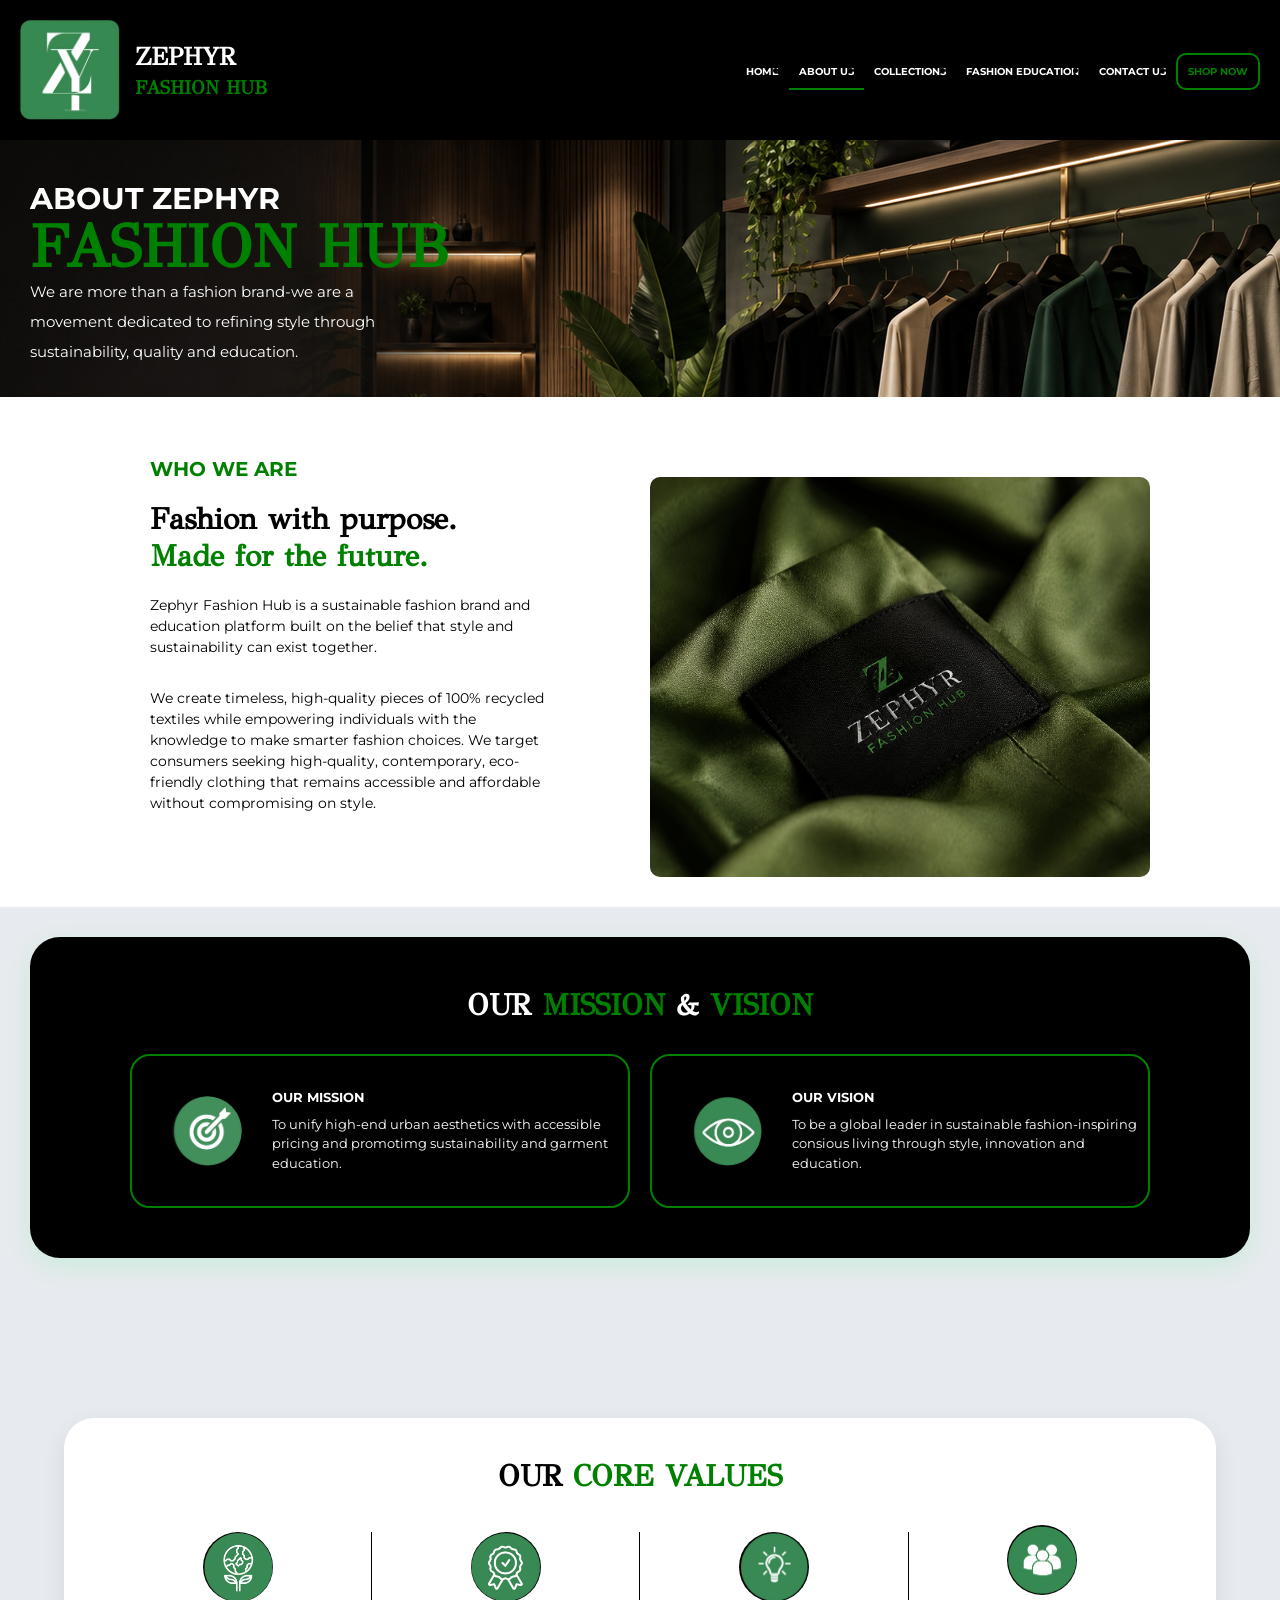
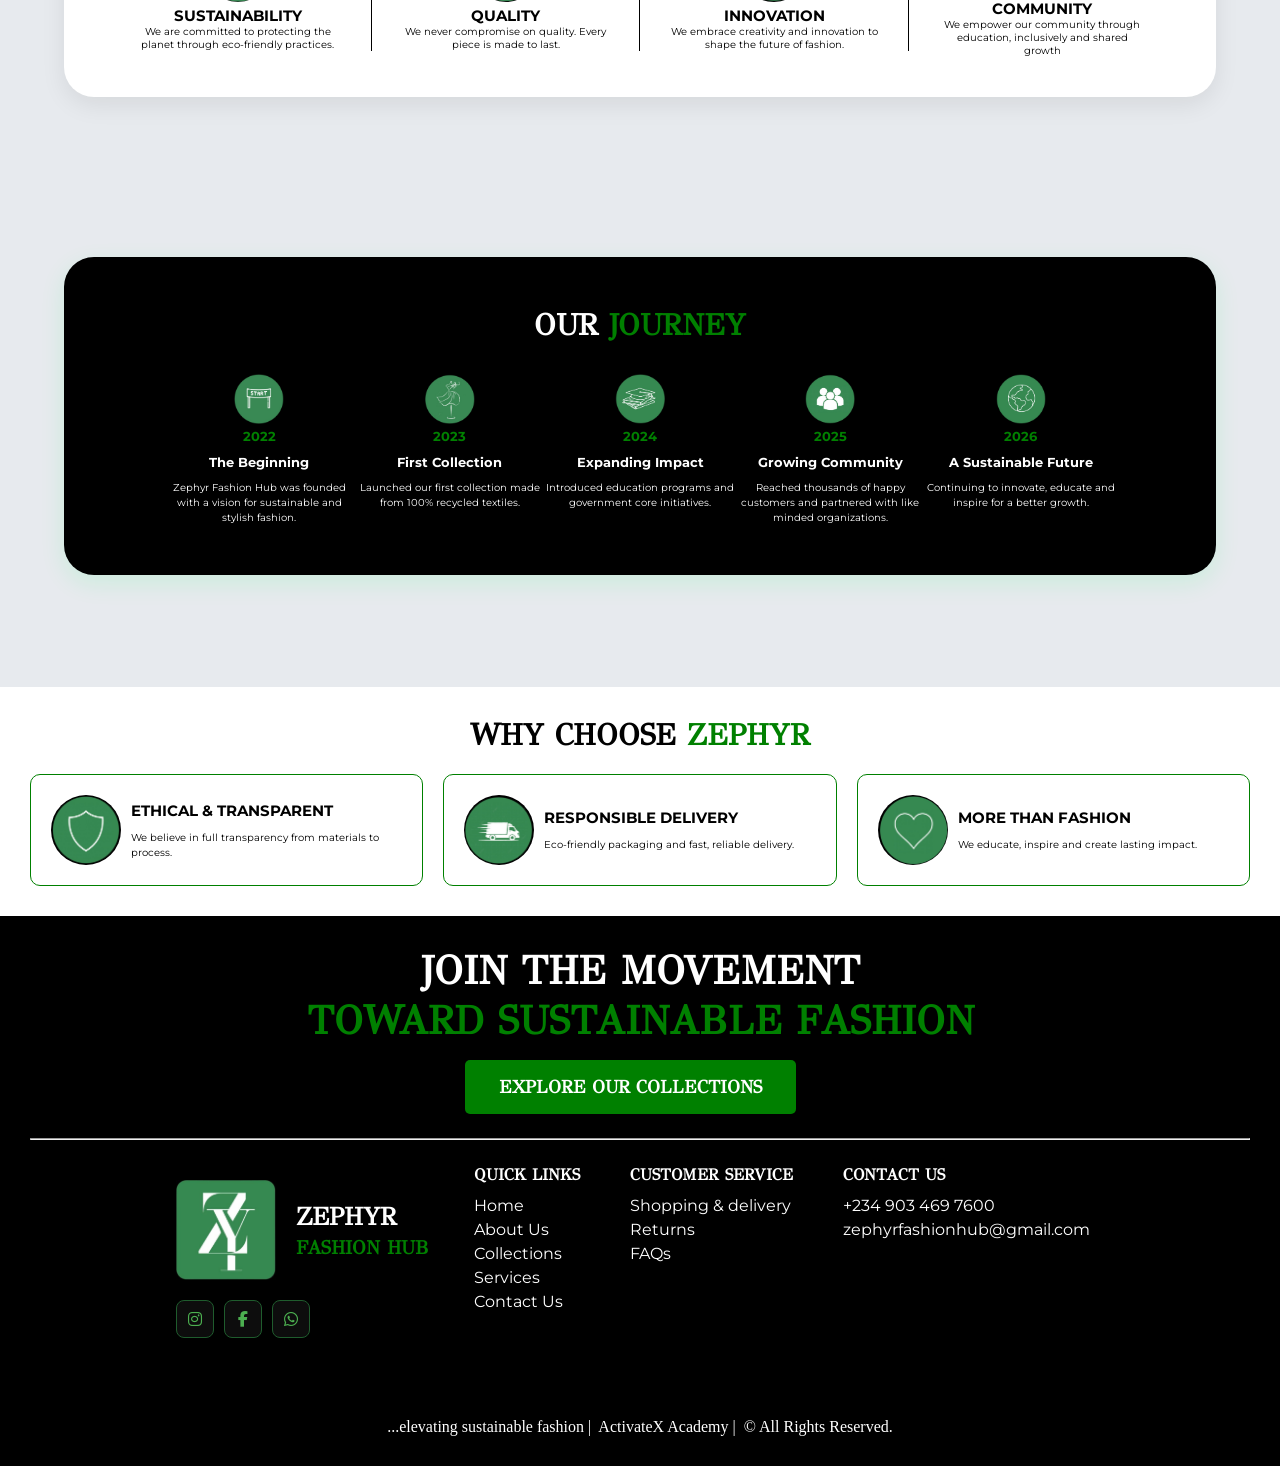
==== commit 2dbc98ca: "Updated files" ====
--- a/about.html
+++ b/about.html
@@ -3,6 +3,15 @@
     <head>
         <meta charset="UTF-8" />
         <meta name="viewport" content="width=device-width, initial-scale=1.0" />
+        <meta
+            name="description"
+            content="Learn about Zephyr Fashion Hub, our mission, vision and commitment to sustainable fashion, quality, innovation and fashion education."
+        />
+        <meta
+            name="keywords"
+            content="Zephyr Fashion Hub, sustainable fashion, eco-friendly fashion, fashion sustainability, fashion education"
+        />
+        <meta name="author" content="Zephyr Fashion Hub" />
         <link
             rel="icon"
             type="image/png"
@@ -40,7 +49,9 @@
                         <a href=" ./fashioneducation.html">FASHION EDUCATION</a>
                     </li>
                     <li><a href="contact.html">CONTACT US</a></li>
-                    <li><a class="shop" href="./collections.html">SHOP NOW</a></li>
+                    <li>
+                        <a class="shop" href="./collections.html">SHOP NOW</a>
+                    </li>
                 </ul>
                 <ul>
                     <li class="hideOnMobile"><a href="index.html">HOME</a></li>
@@ -309,7 +320,7 @@
                         </a>
 
                         <a
-                        href="https://chat.whatsapp.com/K2UJ7JzNgX9Lp20ZRnJTLg?s=cl&p=a&ilr=0"
+                            href="https://chat.whatsapp.com/K2UJ7JzNgX9Lp20ZRnJTLg?s=cl&p=a&ilr=0"
                             target="_blank"
                             aria-label="WhatsApp"
                         >
@@ -334,8 +345,12 @@
                     </div>
                     <div class="links">
                         <p class="h">CONTACT US</p>
-                        <p><a href="#">+234 813 092 9152</a></p>
-                        <p><a href="mailto:zephyrfashionhub@gmail.com">zephyrfashionhub@gmail.com</a></p>
+                        <p><a href="#">+234 903 469 7600</a></p>
+                        <p>
+                            <a href="mailto:zephyrfashionhub@gmail.com"
+                                >zephyrfashionhub@gmail.com</a
+                            >
+                        </p>
                     </div>
                 </footer>
             </div>
--- a/style.css
+++ b/style.css
@@ -16,12 +16,6 @@
 .container {
     margin: 0px auto;
     width: 100%;
-}
-//.motto {
-    color: white;
-    font-size: 1.75rem;
-    margin-top: rem;
-    font-family: "Montserrat", serif;
 }
 nav {
     display: flex;
@@ -1093,6 +1087,35 @@
     border-color: green;
     box-shadow: 0 8px 20px rgba(46, 125, 50, 0.1);
 }
+/* ===== CONTACT FORM IMPROVEMENTS ===== */
+
+.contact-form input,
+.contact-form textarea {
+    transition: 0.3s ease;
+}
+
+/* What happens when you click inside an input */
+.contact-form input:focus,
+.contact-form textarea:focus {
+    outline: none;
+    border-color: var(--primary);
+    box-shadow: 0 0 0 3px rgba(15, 143, 79, 0.15);
+}
+
+/* Message counter */
+.message-counter {
+    display: block;
+    text-align: right;
+    margin-top: 5px;
+    color: #888;
+    font-size: 12px;
+}
+
+/* Submit button while sending */
+.contact-form button:disabled {
+    opacity: 0.7;
+    cursor: not-allowed;
+}
 
 /* ICON BOX */
 .contact-icon {
@@ -1489,12 +1512,6 @@
 }
 
 /*====Collection Page ===*/
-.//motto-collection {
-    margin-bottom: 10rem;
-    color: white;
-    font-size: 1.75rem;
-    margin-top: 1.5rem;
-}
 .collection-hero {
     background: black;
     padding: 70px;
@@ -1549,7 +1566,6 @@
     display: grid;
     grid-template-columns: repeat(8, 1fr);
     justify-content: center;
-    align-items: center;
     margin: 30px 60px;
 }
 .featured-images > div {
@@ -1655,9 +1671,6 @@
         padding: 10px;
         font-size: 10px;
     }
-    .motto {
-        font-size: 14px;
-    }
     .fash {
         font-size: 1rem;
     }
@@ -2051,8 +2064,8 @@
 }
 
 .sidebar li.active a {
-    background: #0F6B3D;
-    color: white;
+    color: white;
+    background: var(--primary);
 }
 
 .sidebar li:first-child a {
